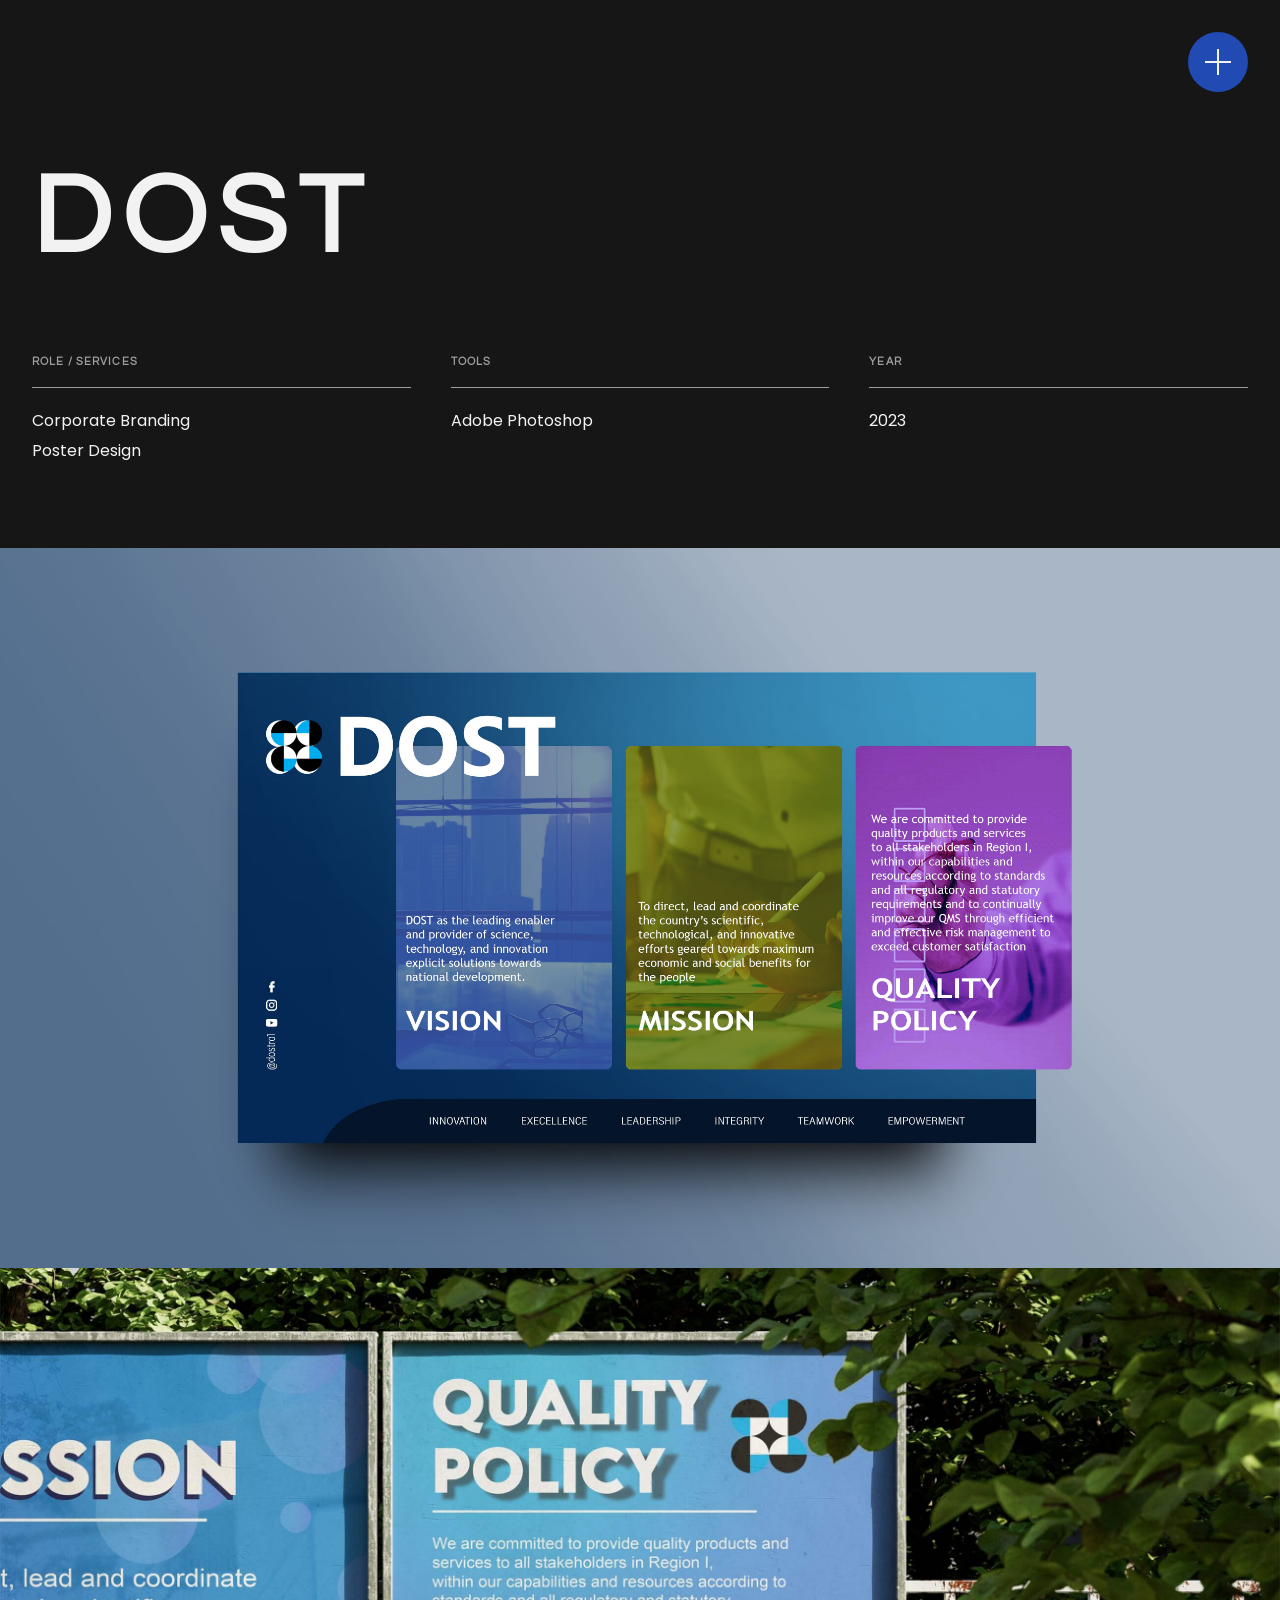
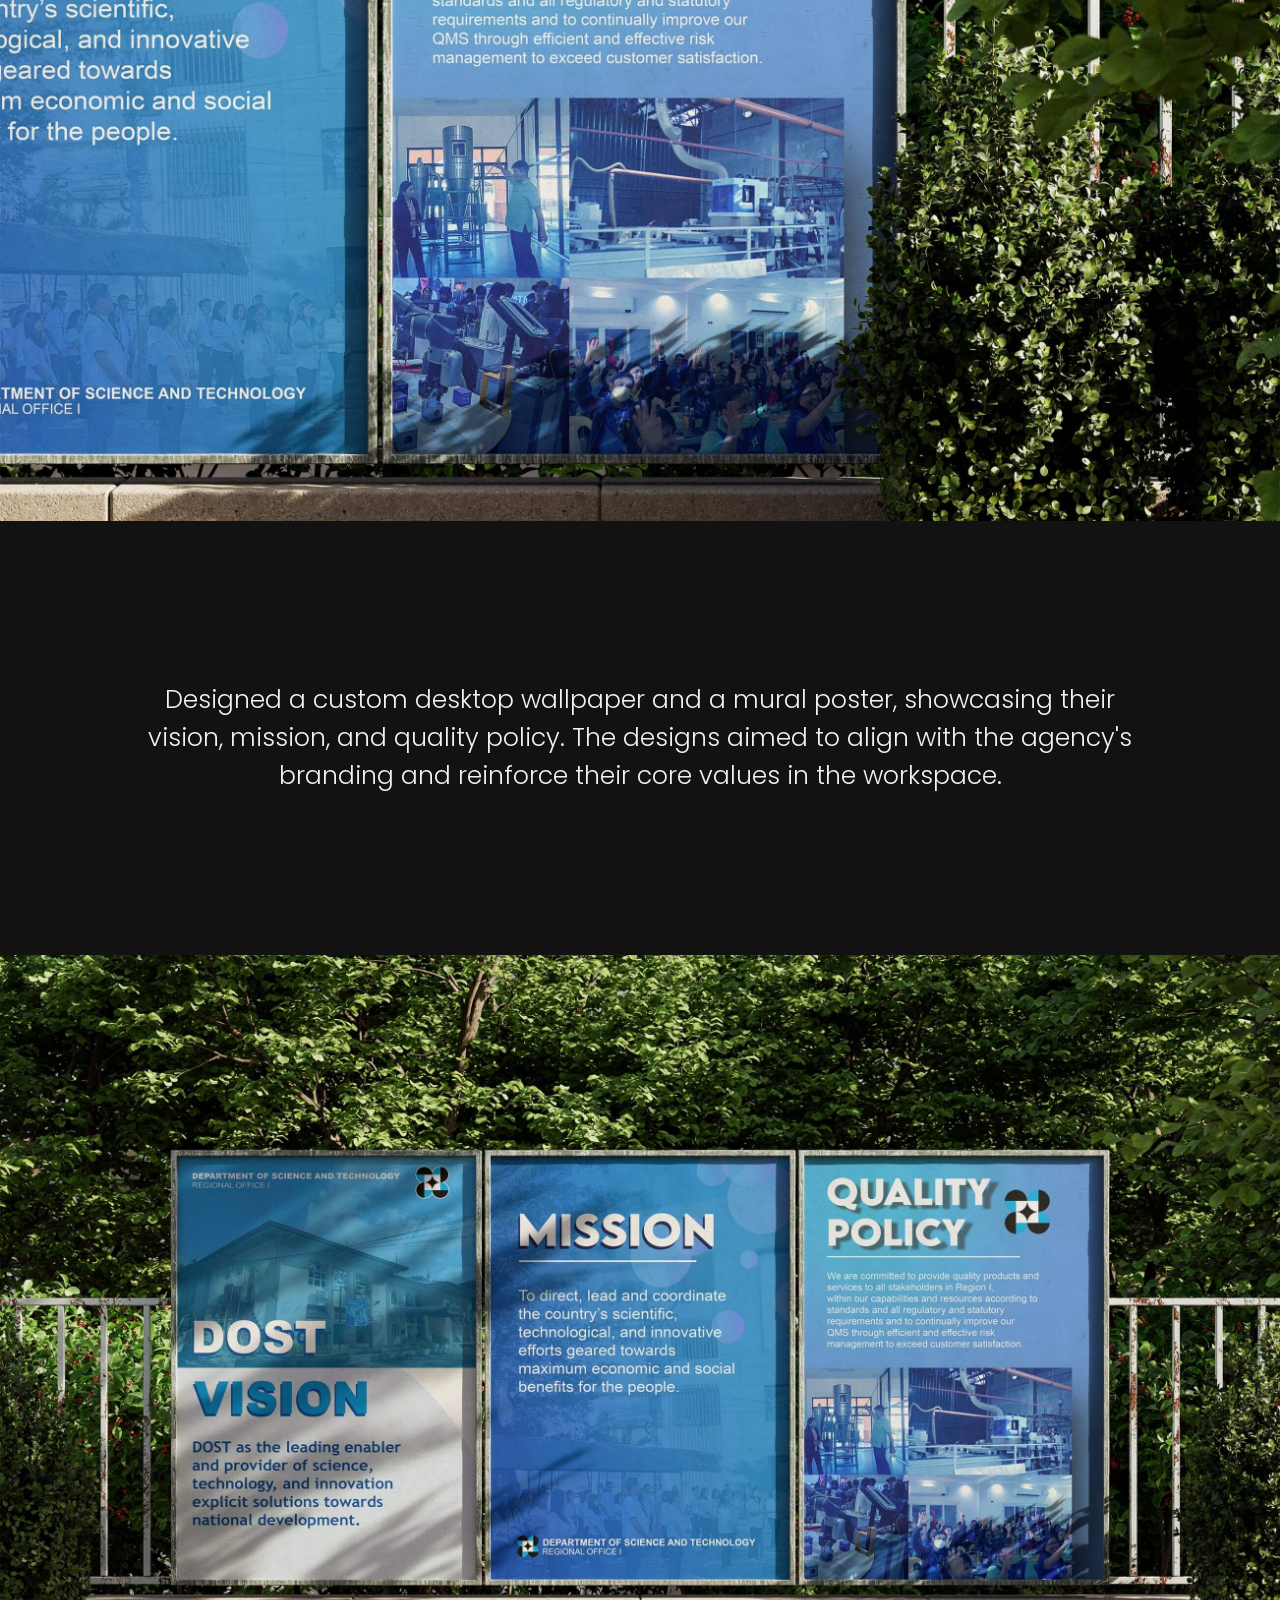
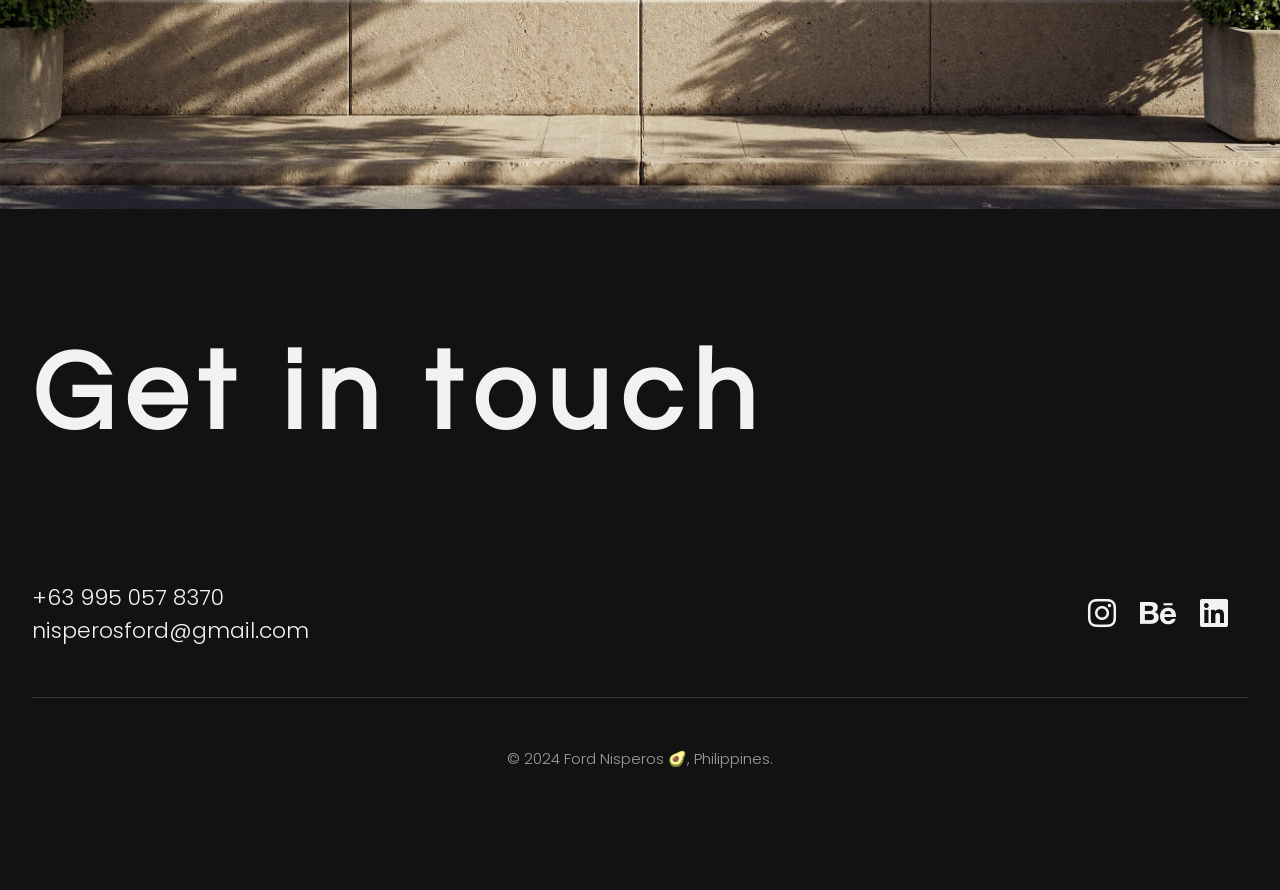
==== dost.html @ 8bca683e "first commit" ====
<!DOCTYPE html>
<html lang="en">
<head>
    <meta charset="UTF-8">
    <meta name="viewport" content="width=device-width, initial-scale=1.0">
    <title>DOST</title>

    <link rel="icon" type="image/x-icon" href="images/logo.ico">

    <link rel="preconnect" href="https://fonts.googleapis.com">
    <link rel="preconnect" href="https://fonts.gstatic.com" crossorigin>
    <link href="https://fonts.googleapis.com/css2?family=Questrial&display=swap" rel="stylesheet">

    <link rel="preconnect" href="https://fonts.googleapis.com">
    <link rel="preconnect" href="https://fonts.gstatic.com" crossorigin>
    <link href="https://fonts.googleapis.com/css2?family=Poppins:ital,wght@0,100;0,200;0,300;0,400;0,500;0,600;0,700;0,800;0,900;1,100;1,200;1,300;1,400;1,500;1,600;1,700;1,800;1,900&display=swap" rel="stylesheet">
    
    <link rel="stylesheet" href="https://cdnjs.cloudflare.com/ajax/libs/font-awesome/6.0.0-beta3/css/all.min.css">

    <link rel="stylesheet" href="css/work.css">
</head>
<body>

    <!-- Work Section -->
    <section>
        <!-- Menu Navigation -->
        <div class="menu">
            <button id="menu-icon" class="toggle-menu">
                <span></span>
            </button>
            <nav id="nav-links" class="nav-links">
                <ul>
                    <li><a href="index.html">Home</a></li>
                    <li><a href="index.html#about">About</a></li>
                    <li><a href="index.html#work">Work</a></li>
                    <li><a href="index.html#services">Services</a></li>
                    <li><a href="#contacts">Contact</a></li>
                </ul>
                <h4 class="social-title">Socials</h4>
                <footer>
                    <a href="https://www.instagram.com/__nisperos01/">Instagram</a>
                    <a href="https://www.behance.net/fordnisperos01">Behance</a>
                    <a href="https://www.linkedin.com/in/john-ford-nisperos/">LinkedIn</a>
                </footer>
            </nav>
        </div>      
        
        <!-- Overlay (will appear when menu is active) -->
        <div id="overlay" class="overlay"></div>

    </section>
    
    <section id="work" class="work-details">
        <div class="details-container">
            <h1 class="work-title">DOST</h1>
    
            <div class="work-content">
                <div class="role-services">
                    <h4 class="title">ROLE / SERVICES</h4>
                    <hr class="separator">
                    <div class="content">
                        <p class="item">Corporate Branding</p>
                        <p class="item">Poster Design</p>
                    </div>
                </div>
    
                <div class="tools">
                    <h4 class="title">TOOLS</h4>
                    <hr class="separator">
                    <div class="content">
                        <p class="item">Adobe Photoshop</p>
                    </div>
                </div>
    
                <div class="year">
                    <h4 class="title">YEAR</h4>
                    <hr class="separator">
                    <div class="content">
                        <p class="item">2023</p>
                    </div>
                </div>
            </div>
        </div>
    </section>

    <div class="image-container">
        <img src="images/dost-1.jpg" alt="Image 1" class="full-width">
    </div>

    <div class="image-container">
        <img src="images/dost-2.jpg" alt="Image 2" class="full-width">
    </div>

    <div class="work-description">
        <p>Designed a custom desktop wallpaper and a mural poster, showcasing their vision, mission, and quality policy. 
        The designs aimed to align with the agency's branding and reinforce their core values in the workspace.</p>
    </div>

    <div class="image-container">
        <img src="images/dost-3.jpg" alt="Image 3" class="full-width">
    </div>
    
    

    <!-- Footer -->
    <footer id="contacts">
        <div class="footer-container">
            <h2 class="footer-title">Get in touch</h2>
            <div class="footer-content">
                <div class="contact-details">
                    <p>+63 995 057 8370</p>
                    <p>nisperosford@gmail.com</p>
                </div>
                <div class="social-media">
                    <a href="https://www.instagram.com/__nisperos01/" target="_blank"><i class="fab fa-instagram"></i></a>
                    <a href="https://www.behance.net/fordnisperos01" target="_blank"><i class="fab fa-behance"></i></a>
                    <a href="https://www.linkedin.com/in/john-ford-nisperos/" target="_blank"><i class="fab fa-linkedin"></i></a>
                </div>
            </div>
            <hr class="footer-separator">
            <p class="footer-credit">© 2024 Ford Nisperos 🥑, Philippines.</p>
        </div>
    </footer>
    
    <script src="script/work.js"></script>

</body>
</html>
---- css/work.css ----
* {
    padding: 0;
    margin: 0;
    box-sizing: border-box;
    font-family: "Poppins", sans-serif;
}

/* Color palette */
:root{
    --main-color: #214AB2;
    --secondary-color: #2160B2;
    --light-color: #F2F2F2;
    --gray-color: #9d9ea0;
    --dark-gray: #161616;
    --border-color: #333435;
    --border-hover: #4d4f50;
    --dark-color: #121212;
}

html, body {
    background-color: var(--dark-color); /* Set a fallback color for the page background */
    scroll-behavior: smooth; /* Enable smooth scrolling */
}





/* General styling for the toggle button */
.toggle-menu {
    position: fixed; /* Position it absolutely within the hero section */
    top: 2rem; /* Distance from the top */
    right: 2rem; /* Distance from the right */
    background-color: transparent; /* Make the background transparent */
    border: none; /* Remove border */
    cursor: pointer; /* Change cursor to pointer */
    z-index: 1110; /* Ensure it is above other content */
    width: 60px; /* Set width for circle */
    height: 60px; /* Set height for circle */
    border-radius: 50%; /* Create circle */
    background-color: var(--main-color); /* Circle background color */
    display: flex; /* Use flexbox for centering */
    justify-content: center; /* Center horizontally */
    align-items: center; /* Center vertically */
}

/* Icon styles */
.toggle-menu span,
.toggle-menu span:before {
    background-color: var(--light-color);
    content: "";
    display: block;
    height: 2px;
    width: 26px;
    position: absolute;
    transition: transform 0.3s ease-in-out;
}

.toggle-menu span {
    left: calc(50% - 13px);
    top: calc(50% - 1px);
}

.toggle-menu span:before {
    top: 0;
    transform: rotate(90deg);
}

/* Active menu icon */
.toggle-menu.active span {
    transform: rotate(45deg);
}

.toggle-menu.active span:before {
    transform: rotate(-90deg);
}

/* Navigation Links */
.nav-links {
    position: fixed;
    top: 0;
    right: -500px;
    width: 500px;
    height: 100vh;
    background-color: var(--light-color);
    display: flex;
    flex-direction: column;
    justify-content: space-between; /* Space between ul and footer */
    align-items: flex-start; /* Align to the left */
    padding: 20px; /* Add some padding for better look */
    transition: right 0.6s ease;
    z-index: 9;
}

/* Show navigation */
.nav-open {
    right: 0;
}

/* Centering the ul */
.nav-links ul {
    list-style-type: none; /* Remove default bullet points */
    margin: 0;
    padding: 0;
    flex-grow: 1; /* Allows the ul to take up the remaining space and center itself */
    display: flex;
    flex-direction: column;
    justify-content: center; /* Center the items vertically */
    line-height: 32px;
}

/* Align the nav links text */
.nav-links li {
    margin-bottom: 15px; /* Vertical spacing between each link */
    text-align: left;
}

/* Link styles */
.nav-links a {
    font-size: 3rem; /* Font size for links */
    font-weight: 500;
    color: var(--dark-color); /* Text color */
    text-decoration: none; /* Remove underline */
    transition: transform 0.3s ease, color 0.3s ease; /* Smooth transition for hover effect */
}

/* Hover effect */
.nav-links a:hover {
    color: var(--main-color); /* Change color on hover */
}

/* Footer should stay at the bottom */
.nav-links footer {
    align-self: flex-start; /* Align footer links to the left */
    margin-bottom: 20px; /* Adds a little space between footer and bottom of nav-links */
}

/* Footer hover effect */
.nav-links footer a {
    font-size: 1rem; /* Adjust font size for footer links */
    padding-right: 15px;
    color: var(--dark-color);
    text-decoration: none;
    transition: transform 0.3s ease, color 0.3s ease; /* Smooth transition for hover effect */
}

.nav-links footer a:hover {
    color: var(--secondary-color);
}

.social-title {
    font-size: 0.9rem; /* Font size for titles */
    font-weight: 400;
    color: var(--gray-color); /* Text color */
    margin-bottom: 4px; /* Space below title */
}





/* Overlay */
#overlay {
    position: fixed;
    top: 0;
    left: 0;
    width: 100%;
    height: 100%;
    background-color: rgba(0, 0, 0, 0.5); /* Dark semi-transparent background */
    opacity: 0; /* Initially hidden */
    pointer-events: none; /* Prevent interaction with overlay */
    transition: opacity 0.3s ease;
    z-index: 8; /* Below the menu but above the background */
}

#overlay.active {
    opacity: 1; /* Make overlay visible when menu is open */
    pointer-events: all; /* Allow clicking the overlay to close the menu */
}





/*---------------------WORK---------------------*/
.work-details {
    background-color: var(--dark-gray);
    width: 100%;                  /* Ensure it spans the full width */
    display: flex;
    justify-content: center;       /* Center the details container */
    padding: 5rem 2rem;
}

.details-container {
    width: 100%;                   /* Full width for content */
    max-width: 1300px;              /* Limit max width for better layout */
    color: var(--light-color);
}

h1.work-title {
    font-family: "Questrial", sans-serif;
    font-size: 7rem;
    font-weight: 900;
    letter-spacing: 0.1em;
    text-align: left; /* Align the section title to the left */
    margin: 5rem 0;
}

.work-content {
    display: flex;                 /* Flexbox for horizontal layout */
    flex-direction: row;           /* Align items in a row */
    justify-content: space-between;/* Evenly space between items */
    gap: 40px;                     /* Add space between sections */
}

.work-content h4 {
    font-family: "Questrial", sans-serif;
    color: var(--gray-color);
    font-size: 0.7rem;
    font-weight: 700;
    letter-spacing: 0.1em;
}

@keyframes slideUp {
    0% {
        opacity: 0;
        transform: translateY(50px); /* Start 50px below */
    }
    100% {
        opacity: 1;
        transform: translateY(0); /* End at the original position */
    }
}

/* Work title animation */
.work-title {
    opacity: 0;
    transform: translateY(50px); /* Initially hidden and below */
    animation: slideUp 1s ease-out forwards; /* Animate the title */
}

/* Work content animation with delay */
.work-content {
    opacity: 0;
    transform: translateY(50px); /* Initially hidden and below */
    animation: slideUp 1s ease-out forwards;
    animation-delay: 0.5s; /* Delay the appearance of the content */
}

.separator {
    border: none;
    height: 0.5px;
    background-color: var(--gray-color); /* Style for the separator */
    margin: 20px 0; /* Add some space around */
}

.role-services, .tools, .year {
    flex: 1; /* Make each section equal width */
}


.item {
    margin: 5px 0; /* Space between each item */
}

.image-container {
    width: 100%; /* Full width of the parent */
    margin-bottom: 0; /* No margin between containers */
    overflow: hidden; /* Hide overflow to prevent cutting off */
    display: flex; /* Use flexbox for horizontal alignment */
    justify-content: center; /* Center the images */
}

/* Full-width image styles */
.full-width {
    width: 100%; /* Full width for the first and last images */
    height: auto; /* Keep aspect ratio */
}

/* Half-width image styles */
.half-width {
    width: 50%; /* Half width for the second and third images */
    height: auto; /* Keep aspect ratio */
}

/* Slide-up animation for images */
.image-container {
    opacity: 0;
    transform: translateY(50px); /* Initially hidden and below */
    animation: slideUp 1s ease-out forwards;
    animation-delay: 1s; /* Delay the appearance of images */
}

/* Add staggered delay for each image-container */
.image-container:nth-of-type(1) {
    animation-delay: 1s; /* First image */
}

.image-container:nth-of-type(2) {
    animation-delay: 1.5s; /* Second image */
}

.image-container:nth-of-type(3) {
    animation-delay: 2s; /* Third image */
}

/* Work description */
.work-description {
    width: 100%;                  /* Ensure it spans the full width */
    display: flex;
    justify-content: center;       /* Center the details container */
    padding: 10rem 2rem;
}

.work-description p {
    width: 100%;                   /* Full width for content */
    max-width: 1000px;              /* Limit max width for better layout */
    text-align: center;
    font-size: 25px;
    font-weight: 300;
    color: var(--light-color);
}

@keyframes slideUp {
    0% {
        opacity: 0;
        transform: translateY(50px); /* Start 50px below */
    }
    100% {
        opacity: 1;
        transform: translateY(0); /* End at the original position */
    }
}

.work-description {
    opacity: 0;
    transform: translateY(50px); /* Initially hidden and below */
    animation: slideUp 1s ease-out forwards;
    animation-delay: 1.5s; /* Delay the appearance of the content */
}





/*---------------------FOOTER---------------------*/
#contacts {
    color: var(--light-color);
}

.footer-container {
    max-width: 1300px; /* Set your desired max-width */
    margin: 0 auto; /* Center the content horizontally */
    padding: 0 2rem; /* Optional padding for smaller screens */
}

.footer-title {
    font-family: "Questrial", sans-serif;
    font-size: 7rem;
    font-weight: 900;
    letter-spacing: 0.1em;
    text-align: left; /* Align the section title to the left */
    margin: 8rem 0;
    opacity: 0; /* Start with hidden opacity */
    transform: translateY(30px); /* Start slightly below */
    filter: blur(10px); /* Start with blur */
    transition: opacity 0.8s ease, transform 0.8s ease, filter 0.8s ease; /* Smooth transition */
}

/* Add animation when the section is scrolled into view */
.contact-visible .footer-title {
    animation: fadeInUpWithBlur 1s ease forwards; /* Apply the fade-in with blur effect */
}

/* Fade-in with upward slide and blur animation */
@keyframes fadeInUpWithBlur {
    0% {
        opacity: 0;
        transform: translateY(30px); /* Start slightly below */
        filter: blur(10px); /* Start with blur */
    }
    100% {
        opacity: 1;
        transform: translateY(0); /* End at the original position */
        filter: blur(0); /* Remove blur */
    }
}

.footer-content {
    display: flex;
    justify-content: space-between;
    align-items: center;
}

/* Add animation when the section is scrolled into view */
.contact-visible .footer-content {
    animation: fadeInUp 1.2s ease forwards; /* Apply the fade-in with blur effect */
}

/* Fade-in with upward slide animation */
@keyframes fadeInUp {
    0% {
        opacity: 0;
        transform: translateY(30px); /* Start slightly below */
    }
    100% {
        opacity: 1;
        transform: translateY(0); /* End at the original position */
    }
}

/* Initial state of the about section elements */
.footer-content {
    opacity: 0;
    transform: translateY(30px);
    transition: opacity 0.6s ease, transform 0.6s ease;
}


.contact-details p {
    font-size: 22px; /* Adjust this value to your preferred font size */
    font-weight: 300;
    margin: 0;
}

.social-media a {
    font-size: 32px;
    margin-right: 20px;
    color: var(--light-color);
    transition: color 0.3s;
}

.social-media a:hover {
    color: var(--secondary-color);
}

.footer-separator {
    margin: 50px 0;
    border: none;
    height: 0.5px;
    background-color: var(--border-color);
}

.footer-credit {
    text-align: center;
    font-size: 15px;
    font-weight: 300;
    color: var(--gray-color);
    margin-bottom: 120px;
}





/*---------------------1024---------------------*/

@media (max-width: 1024px) {

    .footer-credit {
        margin-bottom: 200px;
    }
}

/*---------------------912---------------------*/

@media (max-width: 912px) {
    /* Footer */
    .footer-title {
        font-size: 7rem; /* Reduce font size for the title */
    }

    .footer-credit {
        margin-bottom: 200px;
    }
}





/*---------------------820---------------------*/

@media (max-width: 820px) {

    /* Navigation Links */
    .nav-links {
        right: -400px;
        width: 400px;
    }

    /* Show navigation */
    .nav-open {
        right: 0;
    }

    /* Footer */
    .footer-title {
        margin: 9rem 0;
        font-size: 6rem; /* Reduce font size for the title */
    }
}





/*---------------------768---------------------*/

@media (max-width: 768px) {

    /* Navigation Links */
    .nav-links {
        right: -320px;
        width: 320px;
    }

    /* Show navigation */
    .nav-open {
        right: 0;
    }

    /* Work description */
    .work-description {
        padding: 5rem 2rem;
    }

    .work-description p {
        font-size: 22px;
        font-weight: 300;
    }

    /* Footer section */
    .footer-title {
        margin: 6rem 0;
        font-size: 5rem; /* Reduce font size for the title */
    }

    .contact-details p {
        font-size: 20px;
    }
}





/*---------------------540---------------------*/

@media (max-width: 540px) {

    .toggle-menu {
        top: 1rem; /* Distance from the top */
        right: 1rem; /* Distance from the right */
        width: 50px; /* Set width for circle */
        height: 50px; /* Set height for circle */
    }
    
    /* Show toggle menu icon */
    .toggle-menu.visible {
        transform: translateY(0); /* Slide down to original position */
        opacity: 1; /* Fade in */
    }

    /* Navigation Links */
    .nav-links {
        right: -270px;
        width: 270px;
    }

    /* Show navigation */
    .nav-open {
        right: 0;
    }

    /* Align the nav links text */
    .nav-links li {
        margin-bottom: 10px; /* Vertical spacing between each link */
    }

    /* Link styles */
    .nav-links a {
        font-size: 2rem; /* Font size for links */
        font-weight: 500;
    }

    .work-details {
        padding: 5rem 1rem;
    }
    
    /* Work */
    h1.work-title {
        font-size: 4rem;
        margin: 4rem 0;
    }

    .work-content {
        flex-direction: column; /* Stack elements vertically */
        align-items: flex-start; /* Align items to the start */
        gap: 40px;      
    }

    .role-services, .tools, .year {
        width: 100%; /* Make each section take full width */
    }

    /* Image */
    .image-container {
        flex-direction: column; /* Stack items vertically */
        align-items: center; /* Center align images */
    }
    
    .half-width {
        width: 100%; /* Full width on smaller screens */
        max-width: 100%; /* Prevent overflow */
    }

    /* Work description */
    .work-description {
        padding: 5rem 1rem;
    }

    .work-description p {
        text-align: left;
        font-size: 20px;
        font-weight: 300;
    }

    /* Footer */
    .footer-container {
        padding: 0 1rem; /* Optional padding for smaller screens */
    }

    .footer-title {
        margin: 5rem 0;
        font-size: 4rem; /* Reduce font size for the title */
    }

    .footer-content {
        flex-direction: column; /* Stack contact and social media sections vertically */
        align-items: flex-start; /* Align items to the left */
        text-align: left; /* Left-align the text */
    }

    .contact-details p {
        font-size: 20px;
        margin-bottom: 0.7rem; /* Add space between contact details */
    }

    .footer-credit {
        margin-bottom: 110px;
    }
}
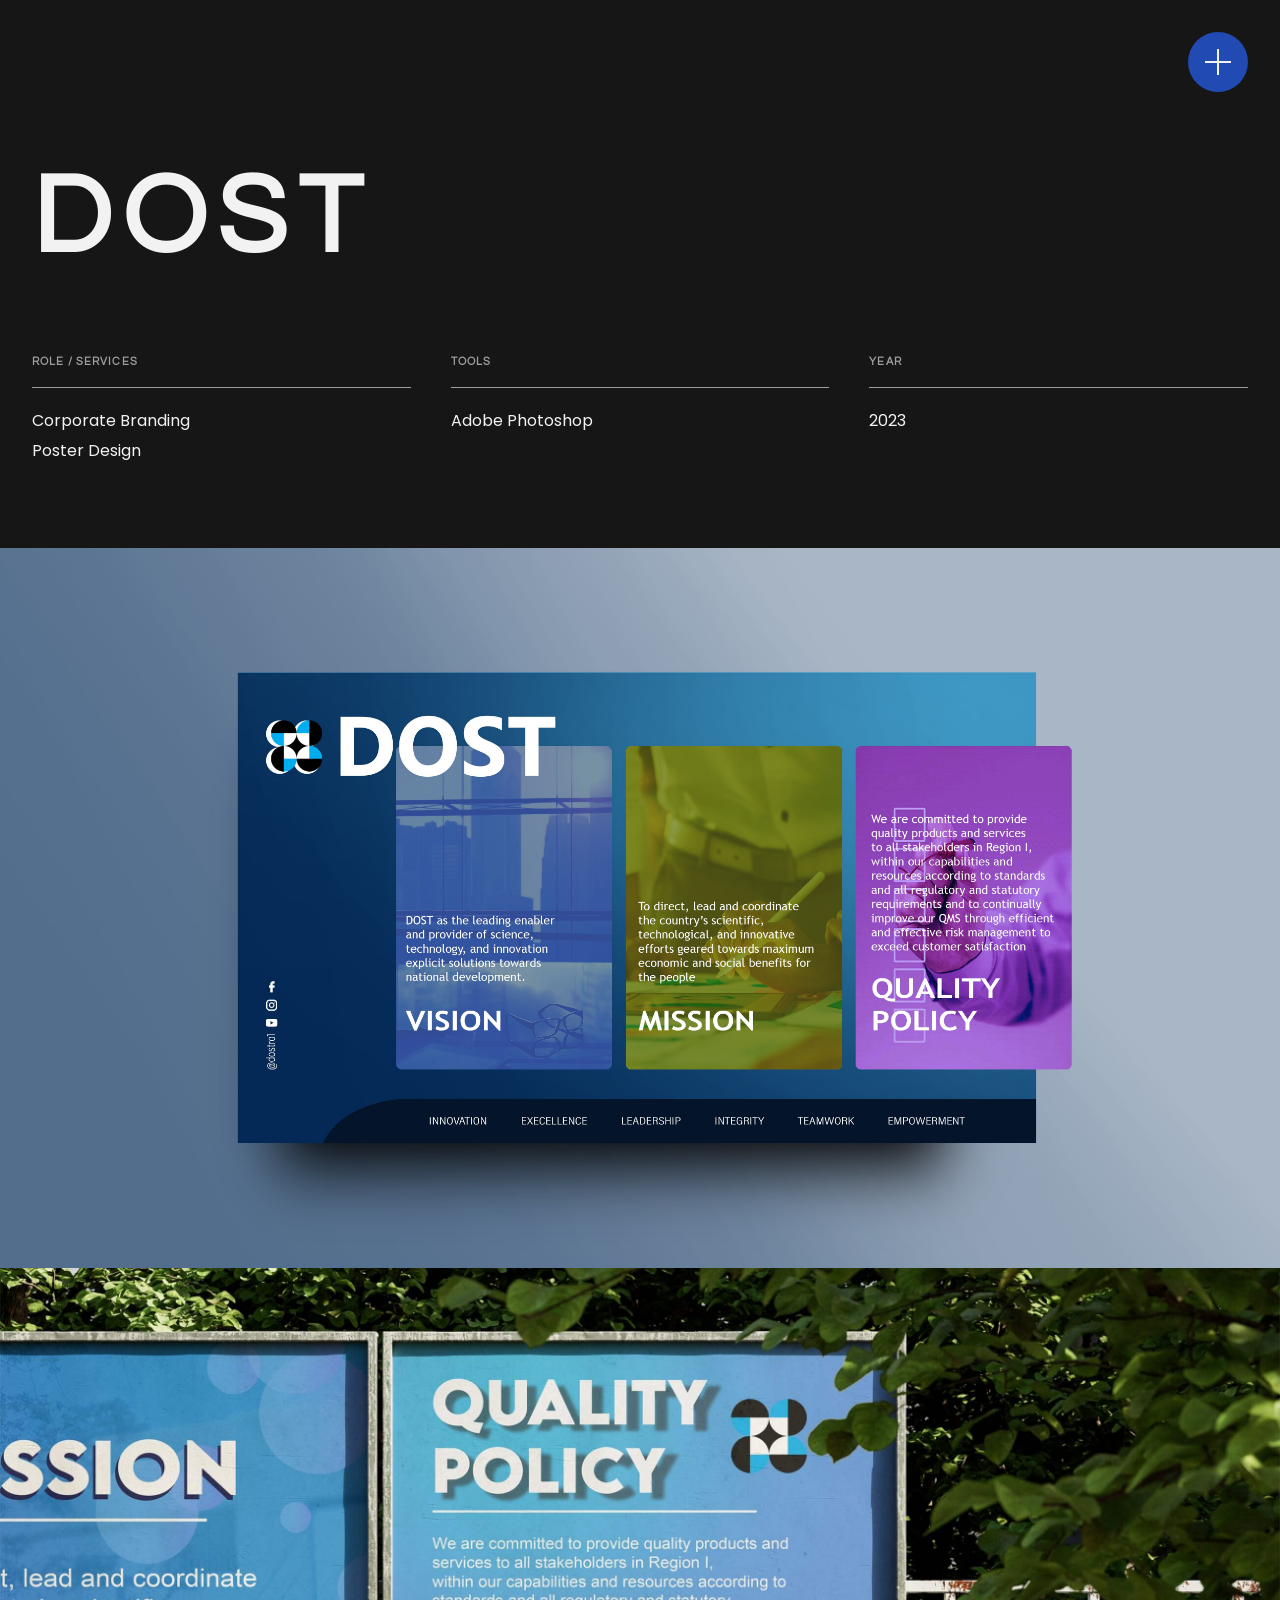
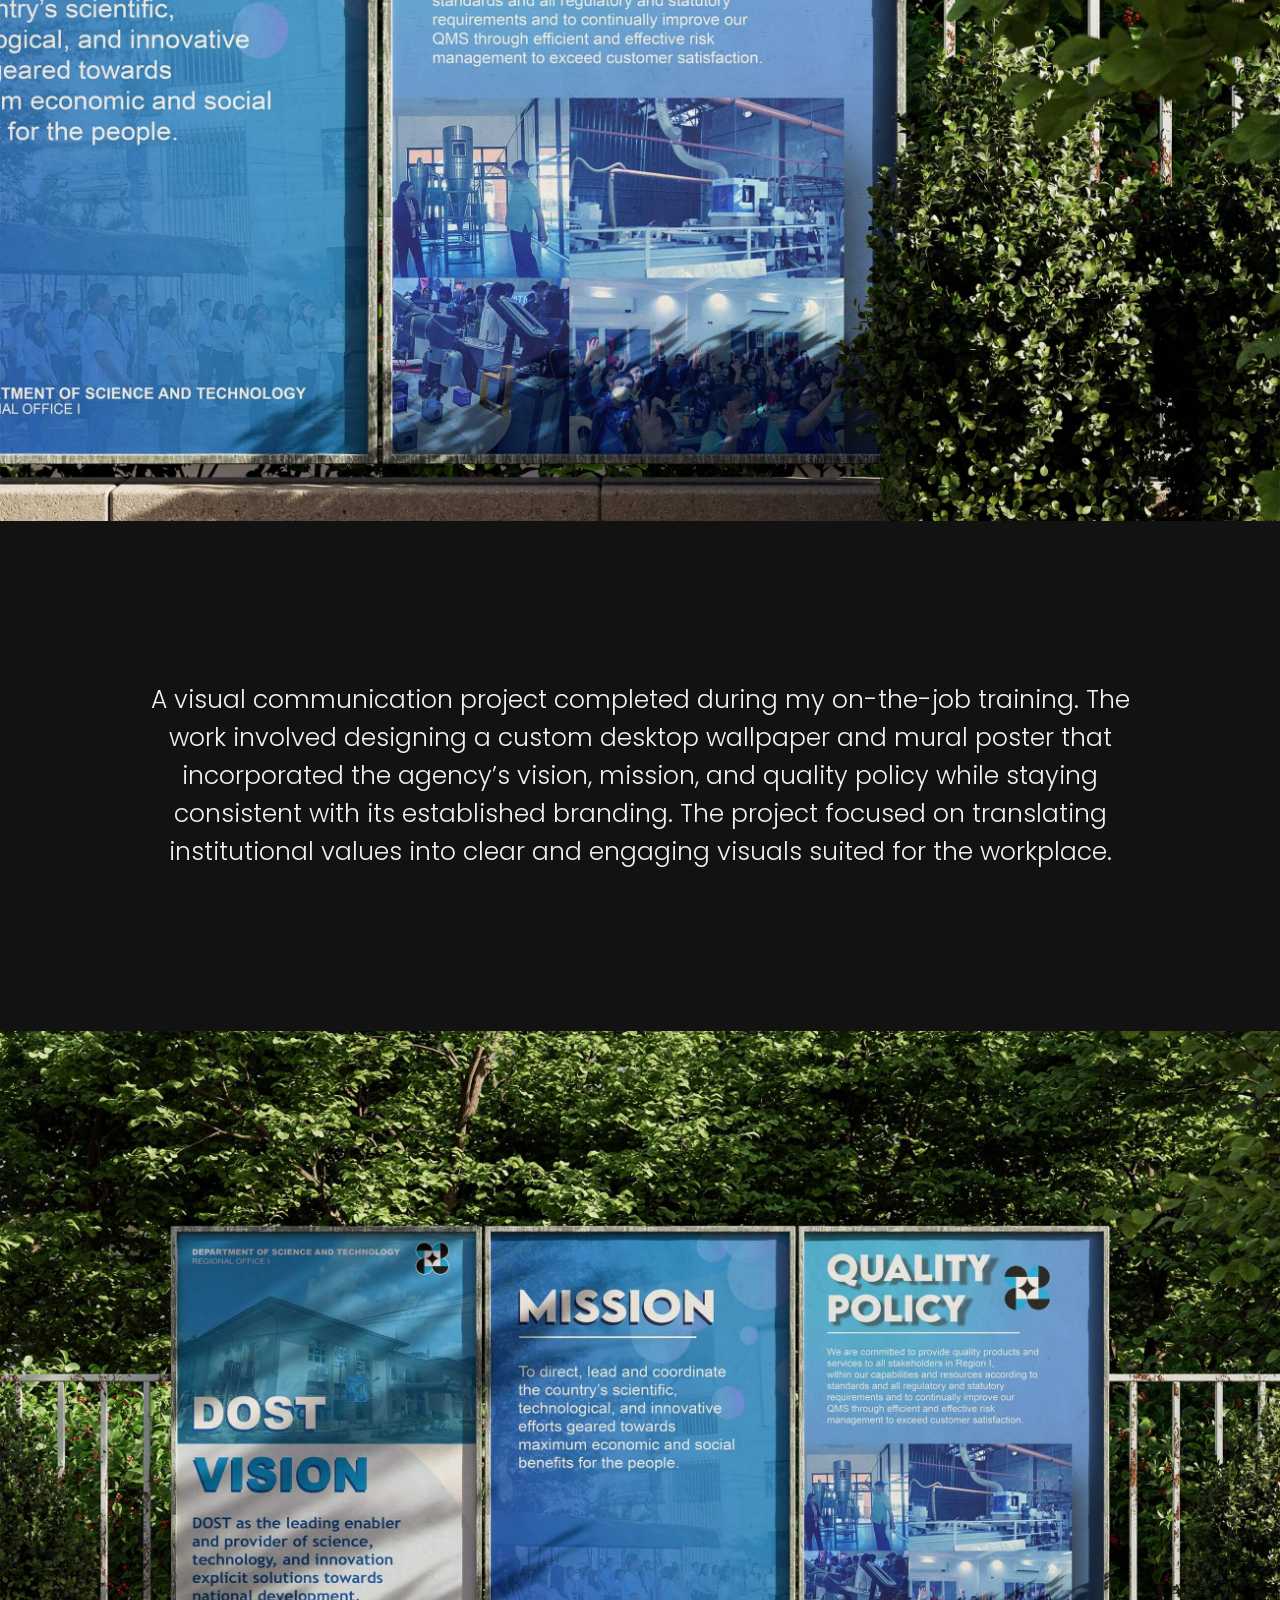
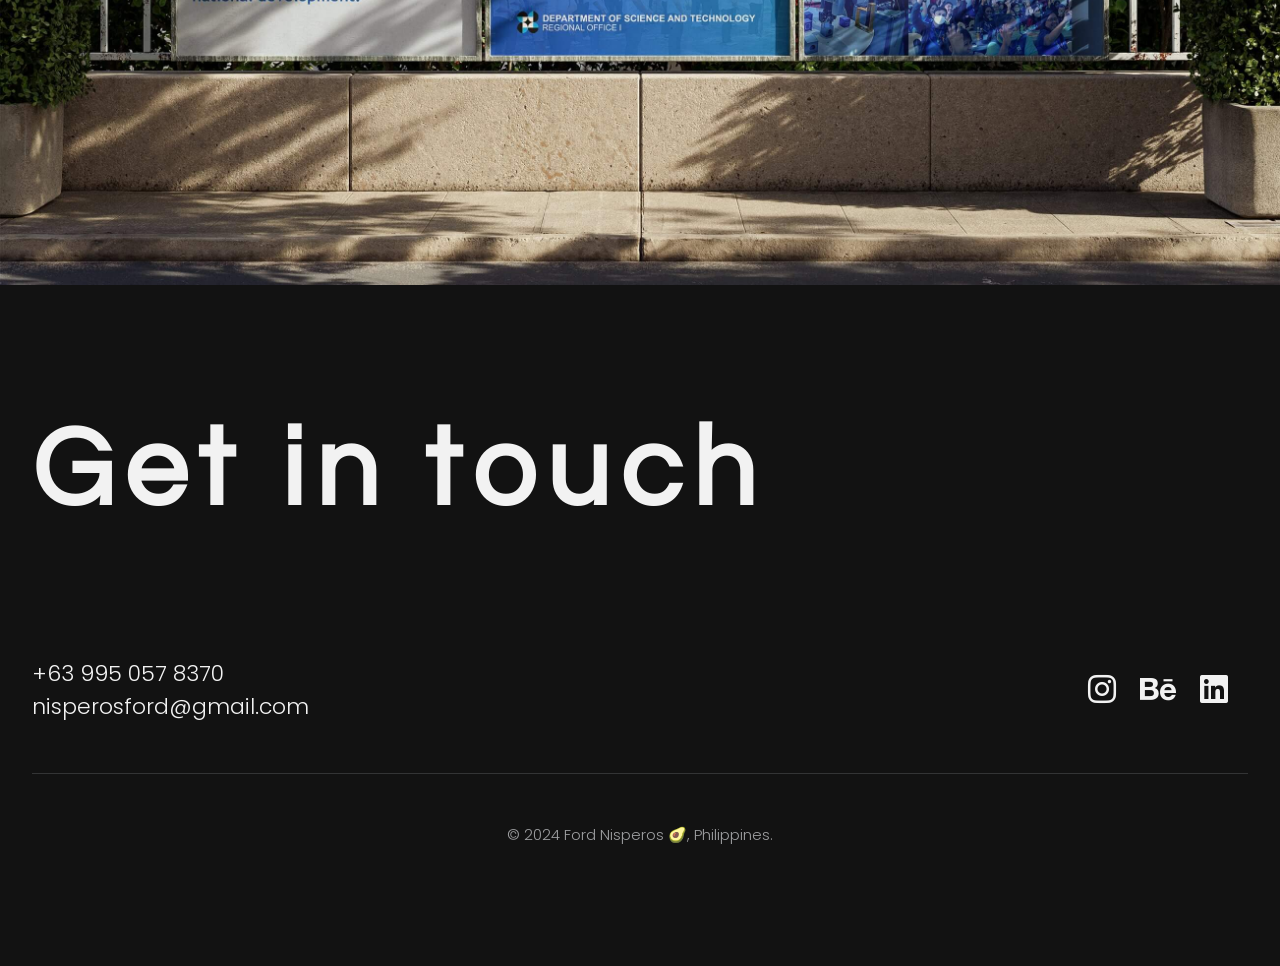
==== commit 98f32044: "Revise project description for clarity and detail Updated project description to clarify the design " ====
--- a/dost.html
+++ b/dost.html
@@ -92,8 +92,9 @@
     </div>
 
     <div class="work-description">
-        <p>Designed a custom desktop wallpaper and a mural poster, showcasing their vision, mission, and quality policy. 
-        The designs aimed to align with the agency's branding and reinforce their core values in the workspace.</p>
+        <p>A visual communication project completed during my on-the-job training. The work involved designing a custom desktop wallpaper and mural poster that incorporated 
+            the agency’s vision, mission, and quality policy while staying consistent with its established branding. 
+            The project focused on translating institutional values into clear and engaging visuals suited for the workplace.</p>
     </div>
 
     <div class="image-container">
@@ -125,4 +126,4 @@
     <script src="script/work.js"></script>
 
 </body>
-</html>+</html>
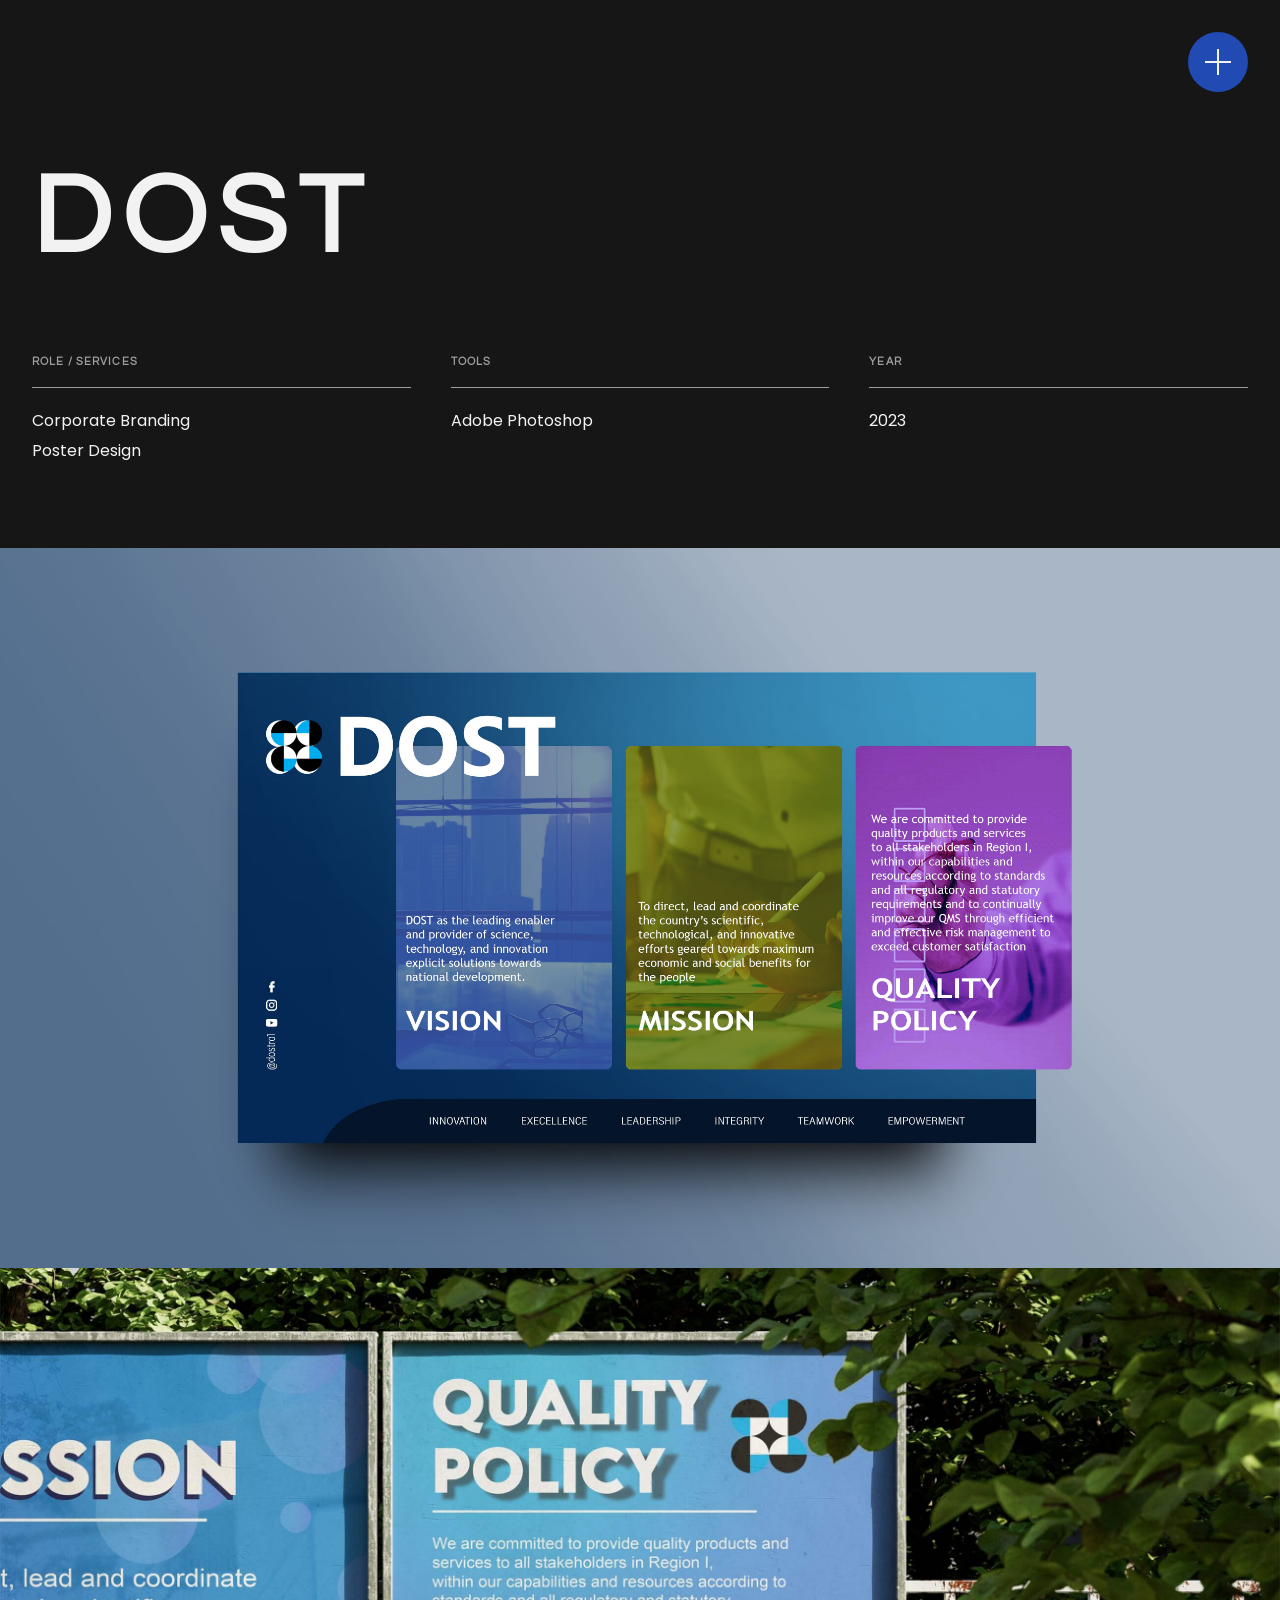
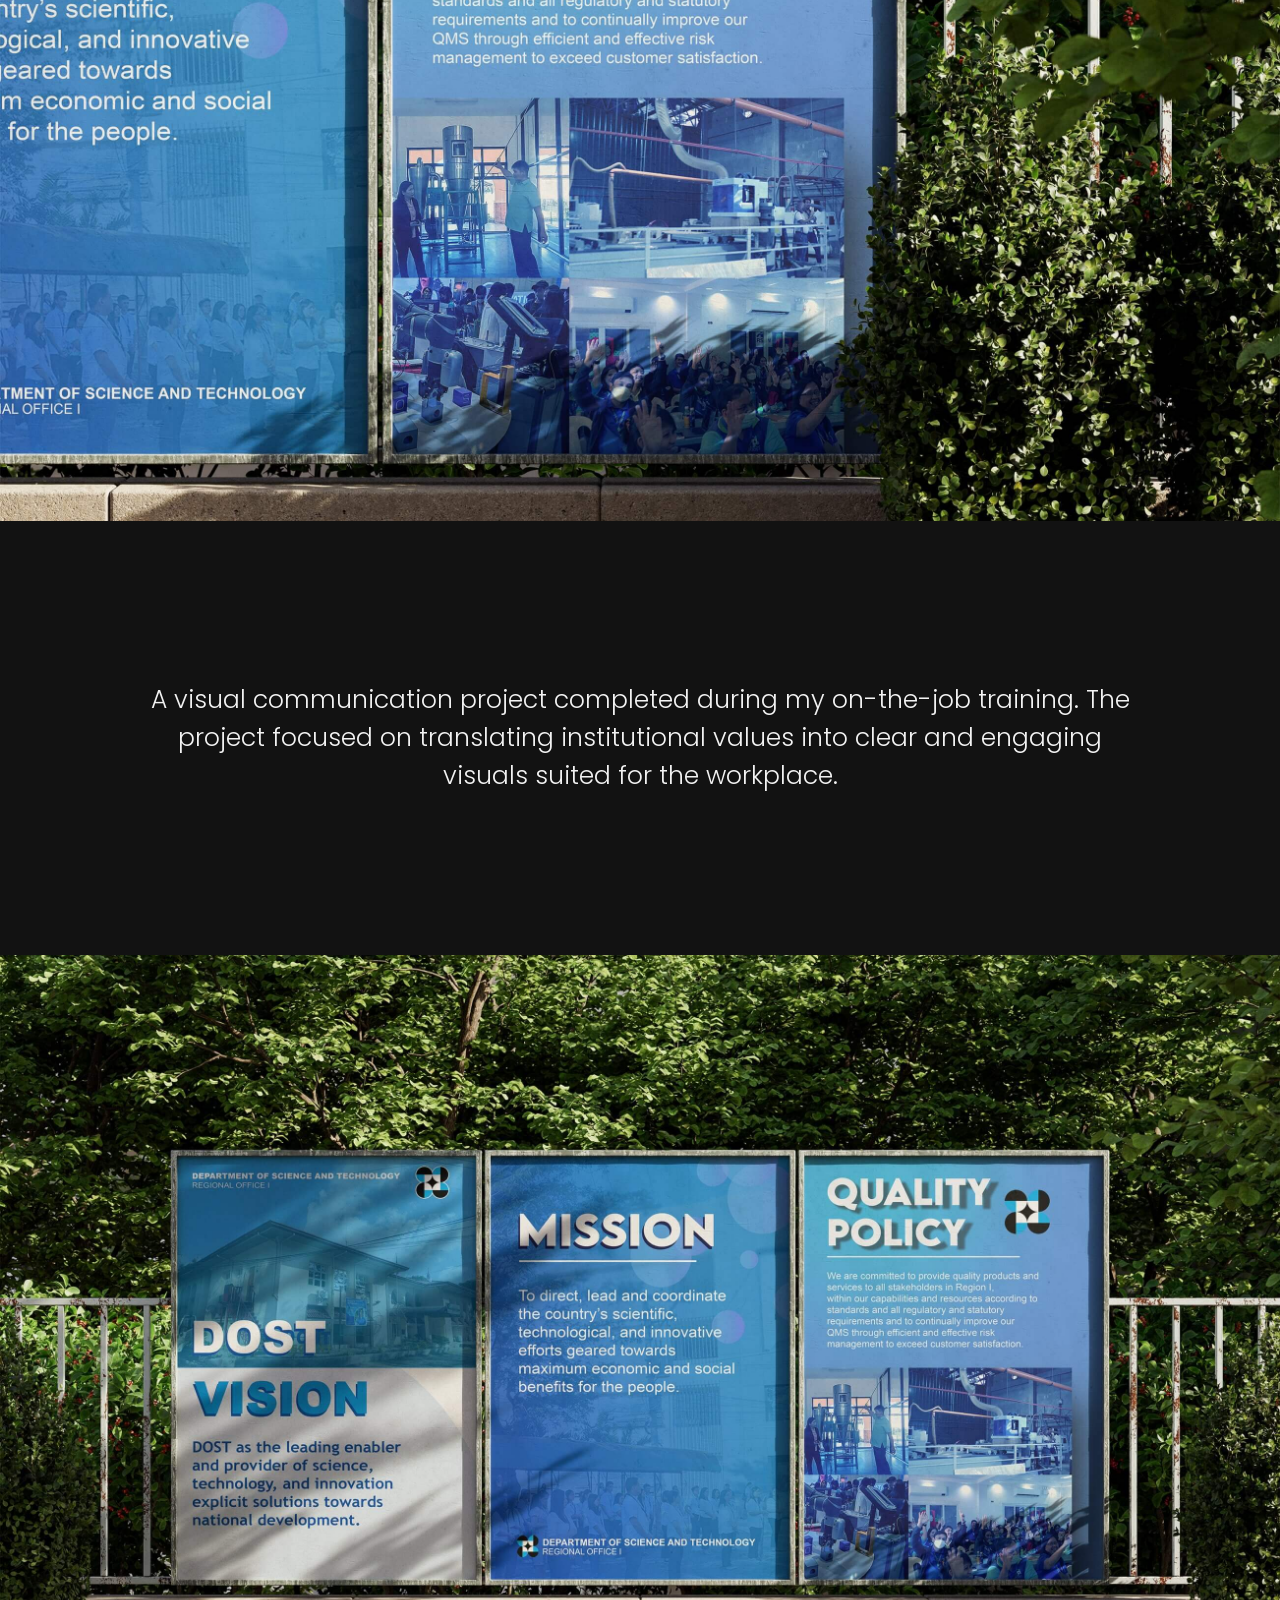
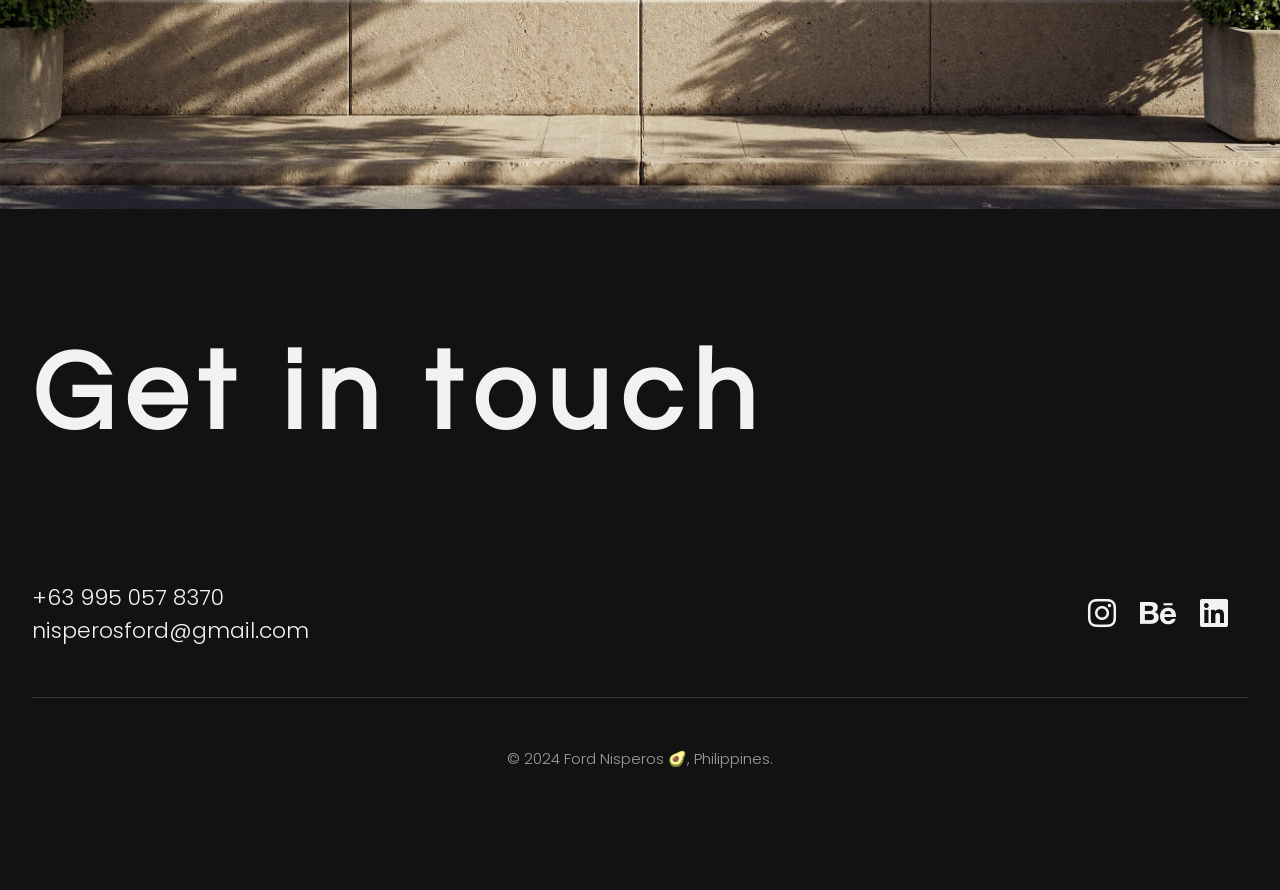
==== commit 90b929c2: "Simplify project description in dost.html Removed redundant details from project description." ====
--- a/dost.html
+++ b/dost.html
@@ -92,9 +92,7 @@
     </div>
 
     <div class="work-description">
-        <p>A visual communication project completed during my on-the-job training. The work involved designing a custom desktop wallpaper and mural poster that incorporated 
-            the agency’s vision, mission, and quality policy while staying consistent with its established branding. 
-            The project focused on translating institutional values into clear and engaging visuals suited for the workplace.</p>
+        <p>A visual communication project completed during my on-the-job training. The project focused on translating institutional values into clear and engaging visuals suited for the workplace.</p>
     </div>
 
     <div class="image-container">
